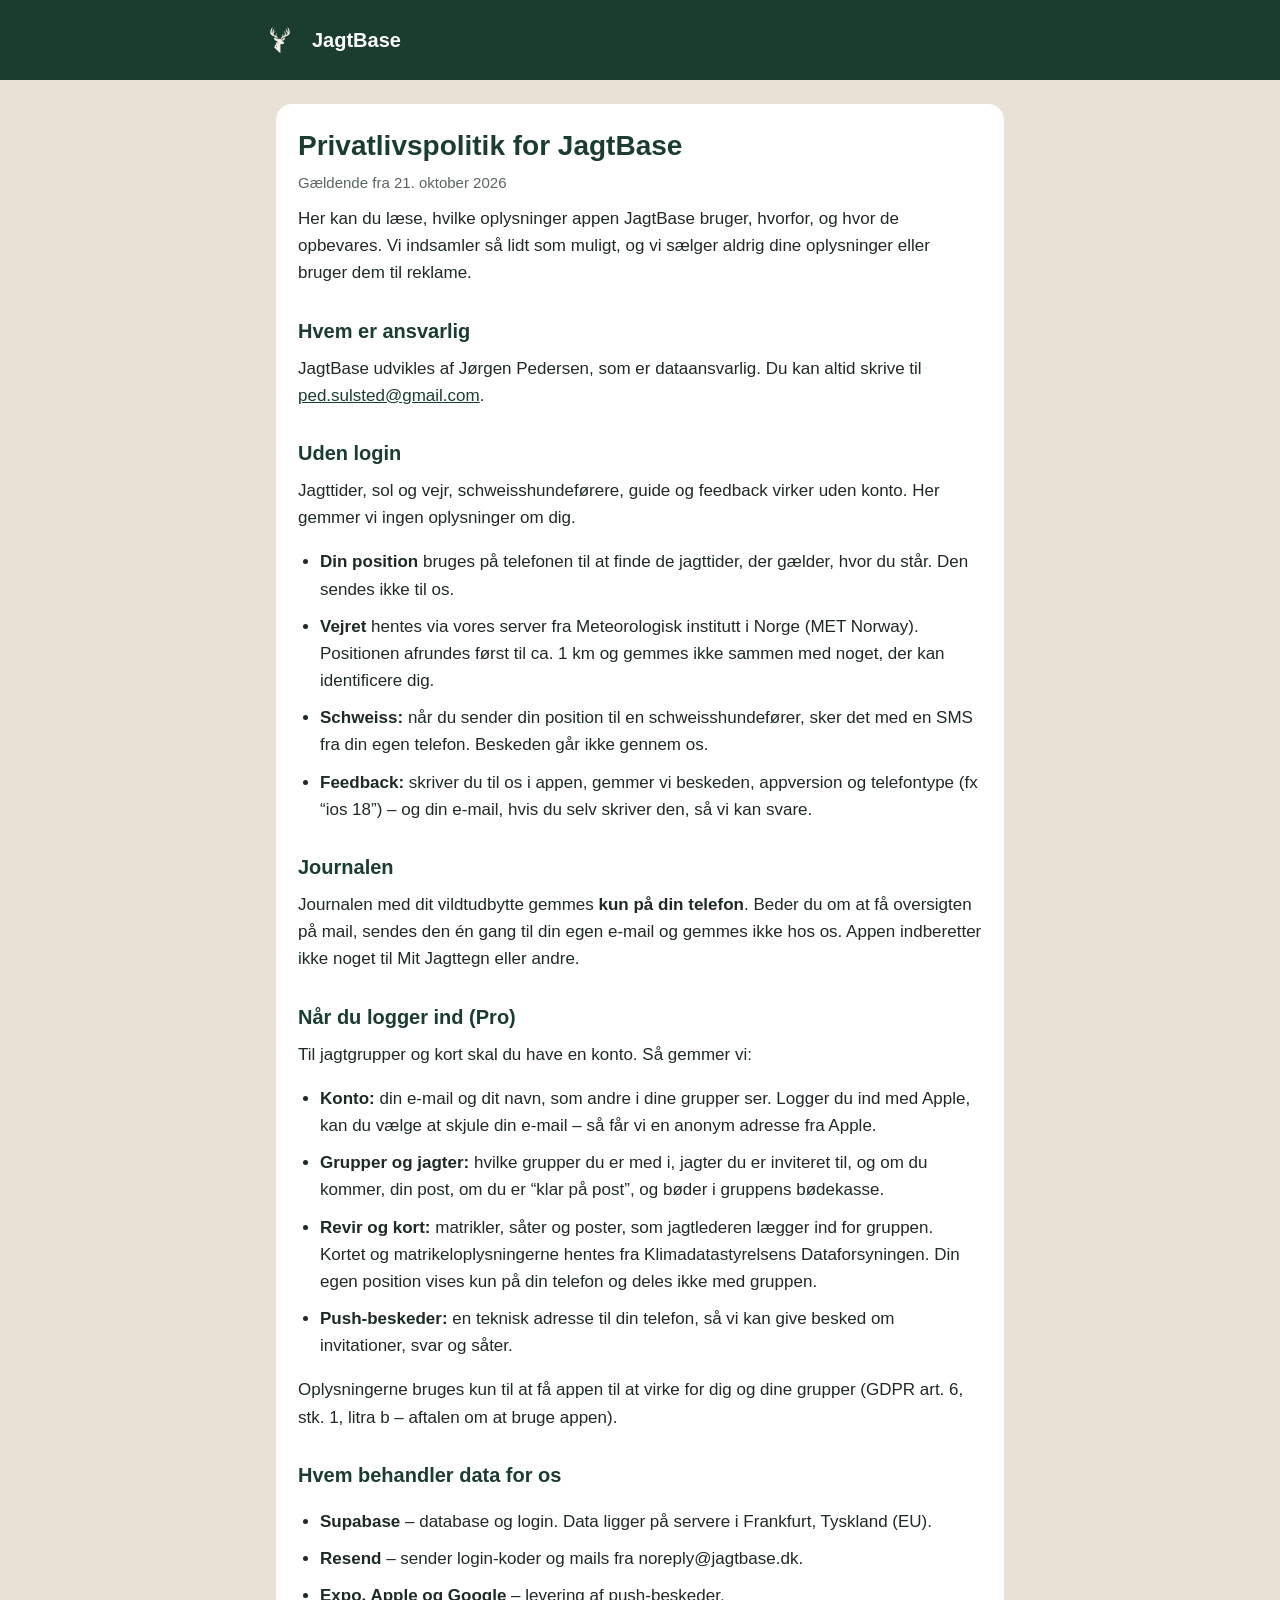
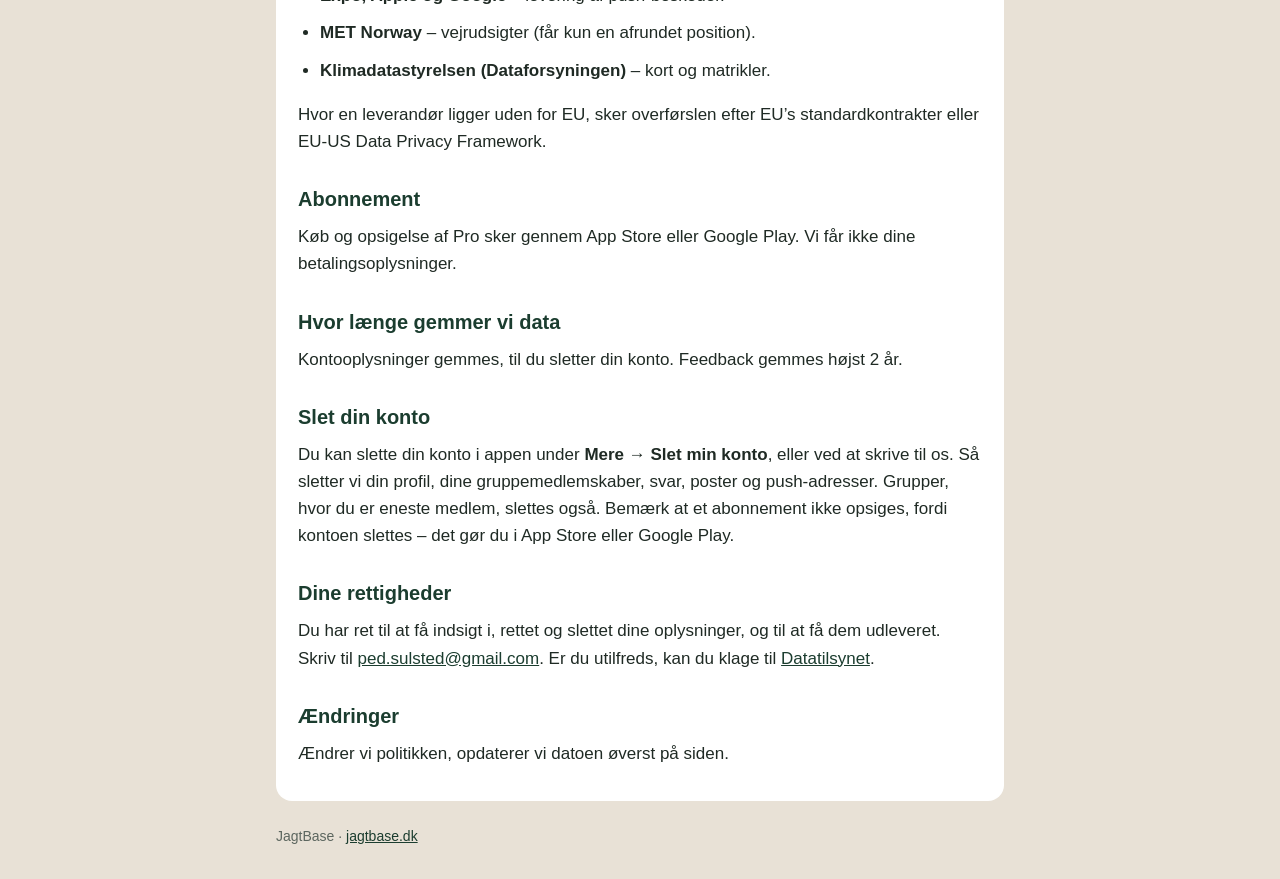
==== privatliv/index.html @ 19c9f14c "Forside og privatlivspolitik for JagtBase Co-Authored-By: Claude Opus 5.5 <noreply@anthropic.com>" ====
<!doctype html>
<html lang="da">
<head>
<meta charset="utf-8">
<meta name="viewport" content="width=device-width, initial-scale=1">
<title>Privatlivspolitik – JagtBase</title>
<link rel="icon" href="/favicon.png">
<link rel="stylesheet" href="/style.css">
</head>
<body>
<header><a href="/"><img src="/icon.png" alt="">JagtBase</a></header>
<main>
  <div class="card">
    <h1>Privatlivspolitik for JagtBase</h1>
    <p class="muted">Gældende fra 21. oktober 2026</p>

    <p>Her kan du læse, hvilke oplysninger appen JagtBase bruger, hvorfor, og hvor de opbevares. Vi indsamler så lidt som muligt, og vi sælger aldrig dine oplysninger eller bruger dem til reklame.</p>

    <h2>Hvem er ansvarlig</h2>
    <p>JagtBase udvikles af Jørgen Pedersen, som er dataansvarlig. Du kan altid skrive til <a href="mailto:ped.sulsted@gmail.com">ped.sulsted@gmail.com</a>.</p>

    <h2>Uden login</h2>
    <p>Jagttider, sol og vejr, schweisshundeførere, guide og feedback virker uden konto. Her gemmer vi ingen oplysninger om dig.</p>
    <ul>
      <li><strong>Din position</strong> bruges på telefonen til at finde de jagttider, der gælder, hvor du står. Den sendes ikke til os.</li>
      <li><strong>Vejret</strong> hentes via vores server fra Meteorologisk institutt i Norge (MET Norway). Positionen afrundes først til ca. 1 km og gemmes ikke sammen med noget, der kan identificere dig.</li>
      <li><strong>Schweiss:</strong> når du sender din position til en schweisshundefører, sker det med en SMS fra din egen telefon. Beskeden går ikke gennem os.</li>
      <li><strong>Feedback:</strong> skriver du til os i appen, gemmer vi beskeden, appversion og telefontype (fx “ios 18”) – og din e-mail, hvis du selv skriver den, så vi kan svare.</li>
    </ul>

    <h2>Journalen</h2>
    <p>Journalen med dit vildtudbytte gemmes <strong>kun på din telefon</strong>. Beder du om at få oversigten på mail, sendes den én gang til din egen e-mail og gemmes ikke hos os. Appen indberetter ikke noget til Mit Jagttegn eller andre.</p>

    <h2>Når du logger ind (Pro)</h2>
    <p>Til jagtgrupper og kort skal du have en konto. Så gemmer vi:</p>
    <ul>
      <li><strong>Konto:</strong> din e-mail og dit navn, som andre i dine grupper ser. Logger du ind med Apple, kan du vælge at skjule din e-mail – så får vi en anonym adresse fra Apple.</li>
      <li><strong>Grupper og jagter:</strong> hvilke grupper du er med i, jagter du er inviteret til, og om du kommer, din post, om du er “klar på post”, og bøder i gruppens bødekasse.</li>
      <li><strong>Revir og kort:</strong> matrikler, såter og poster, som jagtlederen lægger ind for gruppen. Kortet og matrikeloplysningerne hentes fra Klimadatastyrelsens Dataforsyningen. Din egen position vises kun på din telefon og deles ikke med gruppen.</li>
      <li><strong>Push-beskeder:</strong> en teknisk adresse til din telefon, så vi kan give besked om invitationer, svar og såter.</li>
    </ul>
    <p>Oplysningerne bruges kun til at få appen til at virke for dig og dine grupper (GDPR art. 6, stk. 1, litra b – aftalen om at bruge appen).</p>

    <h2>Hvem behandler data for os</h2>
    <ul>
      <li><strong>Supabase</strong> – database og login. Data ligger på servere i Frankfurt, Tyskland (EU).</li>
      <li><strong>Resend</strong> – sender login-koder og mails fra noreply@jagtbase.dk.</li>
      <li><strong>Expo, Apple og Google</strong> – levering af push-beskeder.</li>
      <li><strong>MET Norway</strong> – vejrudsigter (får kun en afrundet position).</li>
      <li><strong>Klimadatastyrelsen (Dataforsyningen)</strong> – kort og matrikler.</li>
    </ul>
    <p>Hvor en leverandør ligger uden for EU, sker overførslen efter EU’s standardkontrakter eller EU-US Data Privacy Framework.</p>

    <h2>Abonnement</h2>
    <p>Køb og opsigelse af Pro sker gennem App Store eller Google Play. Vi får ikke dine betalingsoplysninger.</p>

    <h2>Hvor længe gemmer vi data</h2>
    <p>Kontooplysninger gemmes, til du sletter din konto. Feedback gemmes højst 2 år.</p>

    <h2>Slet din konto</h2>
    <p>Du kan slette din konto i appen under <strong>Mere → Slet min konto</strong>, eller ved at skrive til os. Så sletter vi din profil, dine gruppemedlemskaber, svar, poster og push-adresser. Grupper, hvor du er eneste medlem, slettes også. Bemærk at et abonnement ikke opsiges, fordi kontoen slettes – det gør du i App Store eller Google Play.</p>

    <h2>Dine rettigheder</h2>
    <p>Du har ret til at få indsigt i, rettet og slettet dine oplysninger, og til at få dem udleveret. Skriv til <a href="mailto:ped.sulsted@gmail.com">ped.sulsted@gmail.com</a>. Er du utilfreds, kan du klage til <a href="https://www.datatilsynet.dk">Datatilsynet</a>.</p>

    <h2>Ændringer</h2>
    <p>Ændrer vi politikken, opdaterer vi datoen øverst på siden.</p>
  </div>
</main>
<footer>JagtBase · <a href="/">jagtbase.dk</a></footer>
</body>
</html>
---- style.css ----
:root { --green: #1B3D2F; --sand: #E8E1D6; --card: #fff; --text: #1F2A24; --muted: #5C665F; --accent: #F28C28; }
* { box-sizing: border-box; }
body { margin: 0; background: var(--sand); color: var(--text); font: 17px/1.6 -apple-system, BlinkMacSystemFont, "Segoe UI", Roboto, sans-serif; }
header { background: var(--green); color: #fff; padding: 20px 16px; }
header a { color: #fff; text-decoration: none; display: flex; align-items: center; gap: 12px; max-width: 760px; margin: 0 auto; font-weight: 700; font-size: 20px; }
header img { width: 40px; height: 40px; border-radius: 10px; }
main { max-width: 760px; margin: 24px auto; padding: 0 16px; }
.card { background: var(--card); border-radius: 16px; padding: 24px 22px; margin-bottom: 20px; }
h1 { font-size: 28px; line-height: 1.25; margin: 0 0 8px; color: var(--green); }
h2 { font-size: 20px; margin: 28px 0 8px; color: var(--green); }
p, li { margin: 0 0 10px; }
ul { padding-left: 22px; }
.muted { color: var(--muted); font-size: 15px; }
a { color: var(--green); }
footer { max-width: 760px; margin: 0 auto 32px; padding: 0 16px; color: var(--muted); font-size: 14px; }
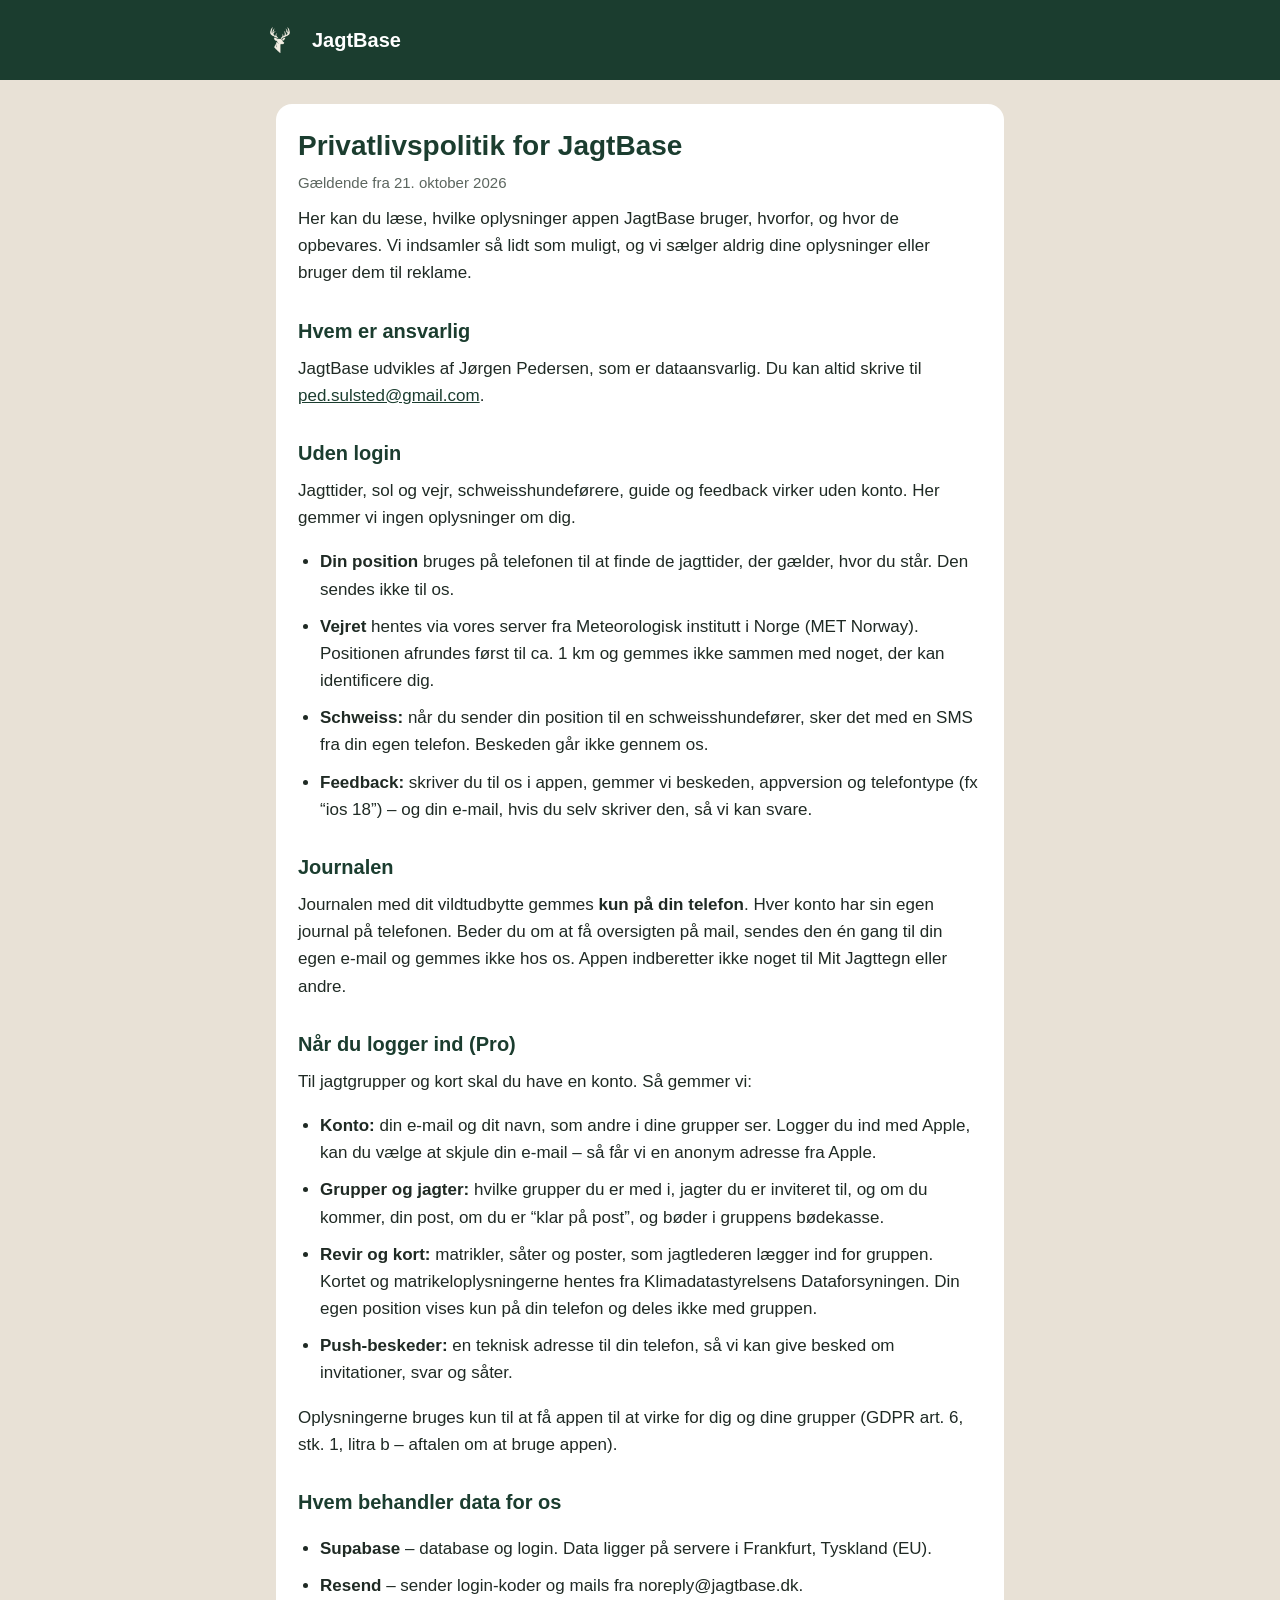
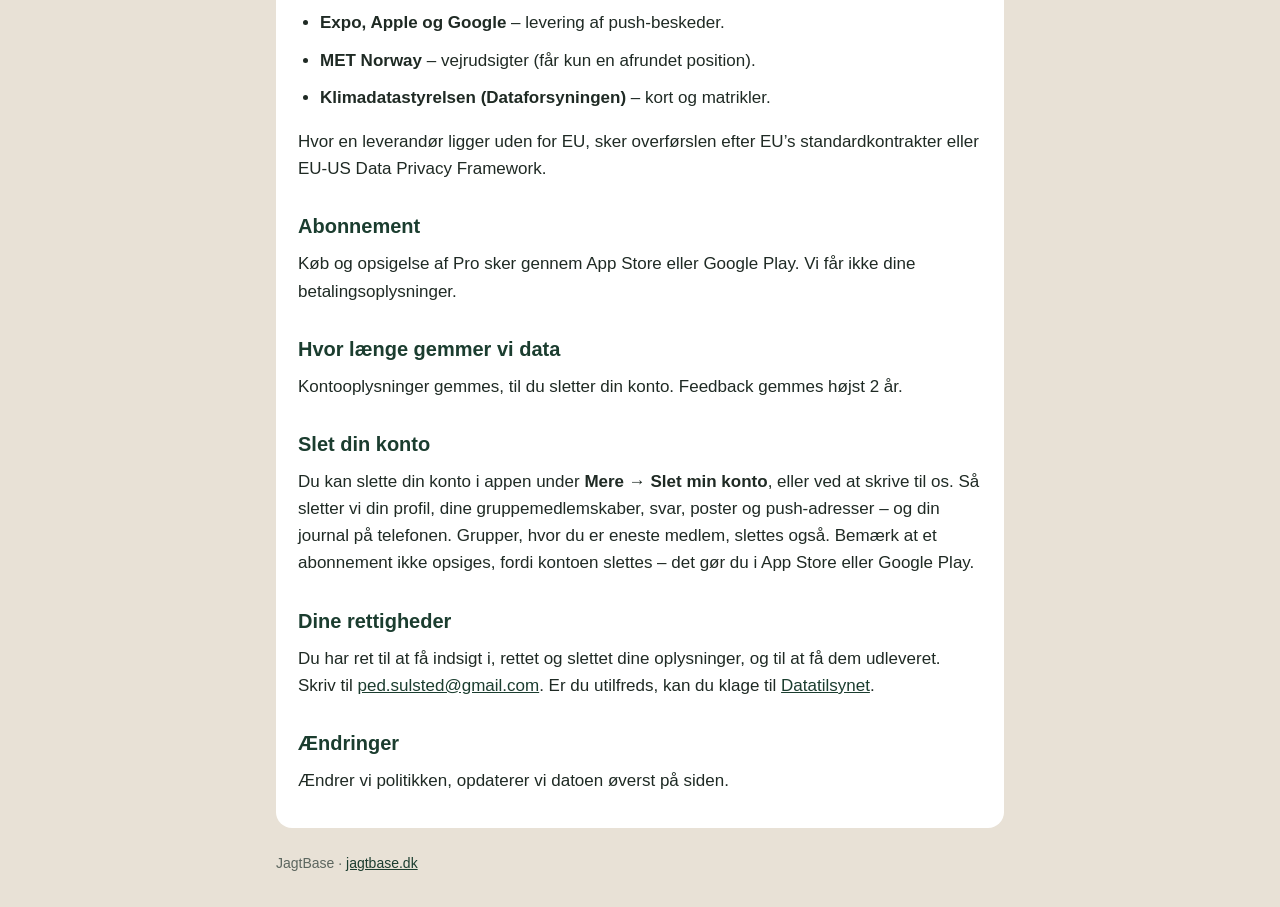
==== commit 5f4e301c: "Journal pr. konto og slettes med kontoen Co-Authored-By: Claude Opus 5.5 <noreply@anthropic.com>" ====
--- a/privatliv/index.html
+++ b/privatliv/index.html
@@ -29,7 +29,7 @@
     </ul>
 
     <h2>Journalen</h2>
-    <p>Journalen med dit vildtudbytte gemmes <strong>kun på din telefon</strong>. Beder du om at få oversigten på mail, sendes den én gang til din egen e-mail og gemmes ikke hos os. Appen indberetter ikke noget til Mit Jagttegn eller andre.</p>
+    <p>Journalen med dit vildtudbytte gemmes <strong>kun på din telefon</strong>. Hver konto har sin egen journal på telefonen. Beder du om at få oversigten på mail, sendes den én gang til din egen e-mail og gemmes ikke hos os. Appen indberetter ikke noget til Mit Jagttegn eller andre.</p>
 
     <h2>Når du logger ind (Pro)</h2>
     <p>Til jagtgrupper og kort skal du have en konto. Så gemmer vi:</p>
@@ -58,7 +58,7 @@
     <p>Kontooplysninger gemmes, til du sletter din konto. Feedback gemmes højst 2 år.</p>
 
     <h2>Slet din konto</h2>
-    <p>Du kan slette din konto i appen under <strong>Mere → Slet min konto</strong>, eller ved at skrive til os. Så sletter vi din profil, dine gruppemedlemskaber, svar, poster og push-adresser. Grupper, hvor du er eneste medlem, slettes også. Bemærk at et abonnement ikke opsiges, fordi kontoen slettes – det gør du i App Store eller Google Play.</p>
+    <p>Du kan slette din konto i appen under <strong>Mere → Slet min konto</strong>, eller ved at skrive til os. Så sletter vi din profil, dine gruppemedlemskaber, svar, poster og push-adresser – og din journal på telefonen. Grupper, hvor du er eneste medlem, slettes også. Bemærk at et abonnement ikke opsiges, fordi kontoen slettes – det gør du i App Store eller Google Play.</p>
 
     <h2>Dine rettigheder</h2>
     <p>Du har ret til at få indsigt i, rettet og slettet dine oplysninger, og til at få dem udleveret. Skriv til <a href="mailto:ped.sulsted@gmail.com">ped.sulsted@gmail.com</a>. Er du utilfreds, kan du klage til <a href="https://www.datatilsynet.dk">Datatilsynet</a>.</p>
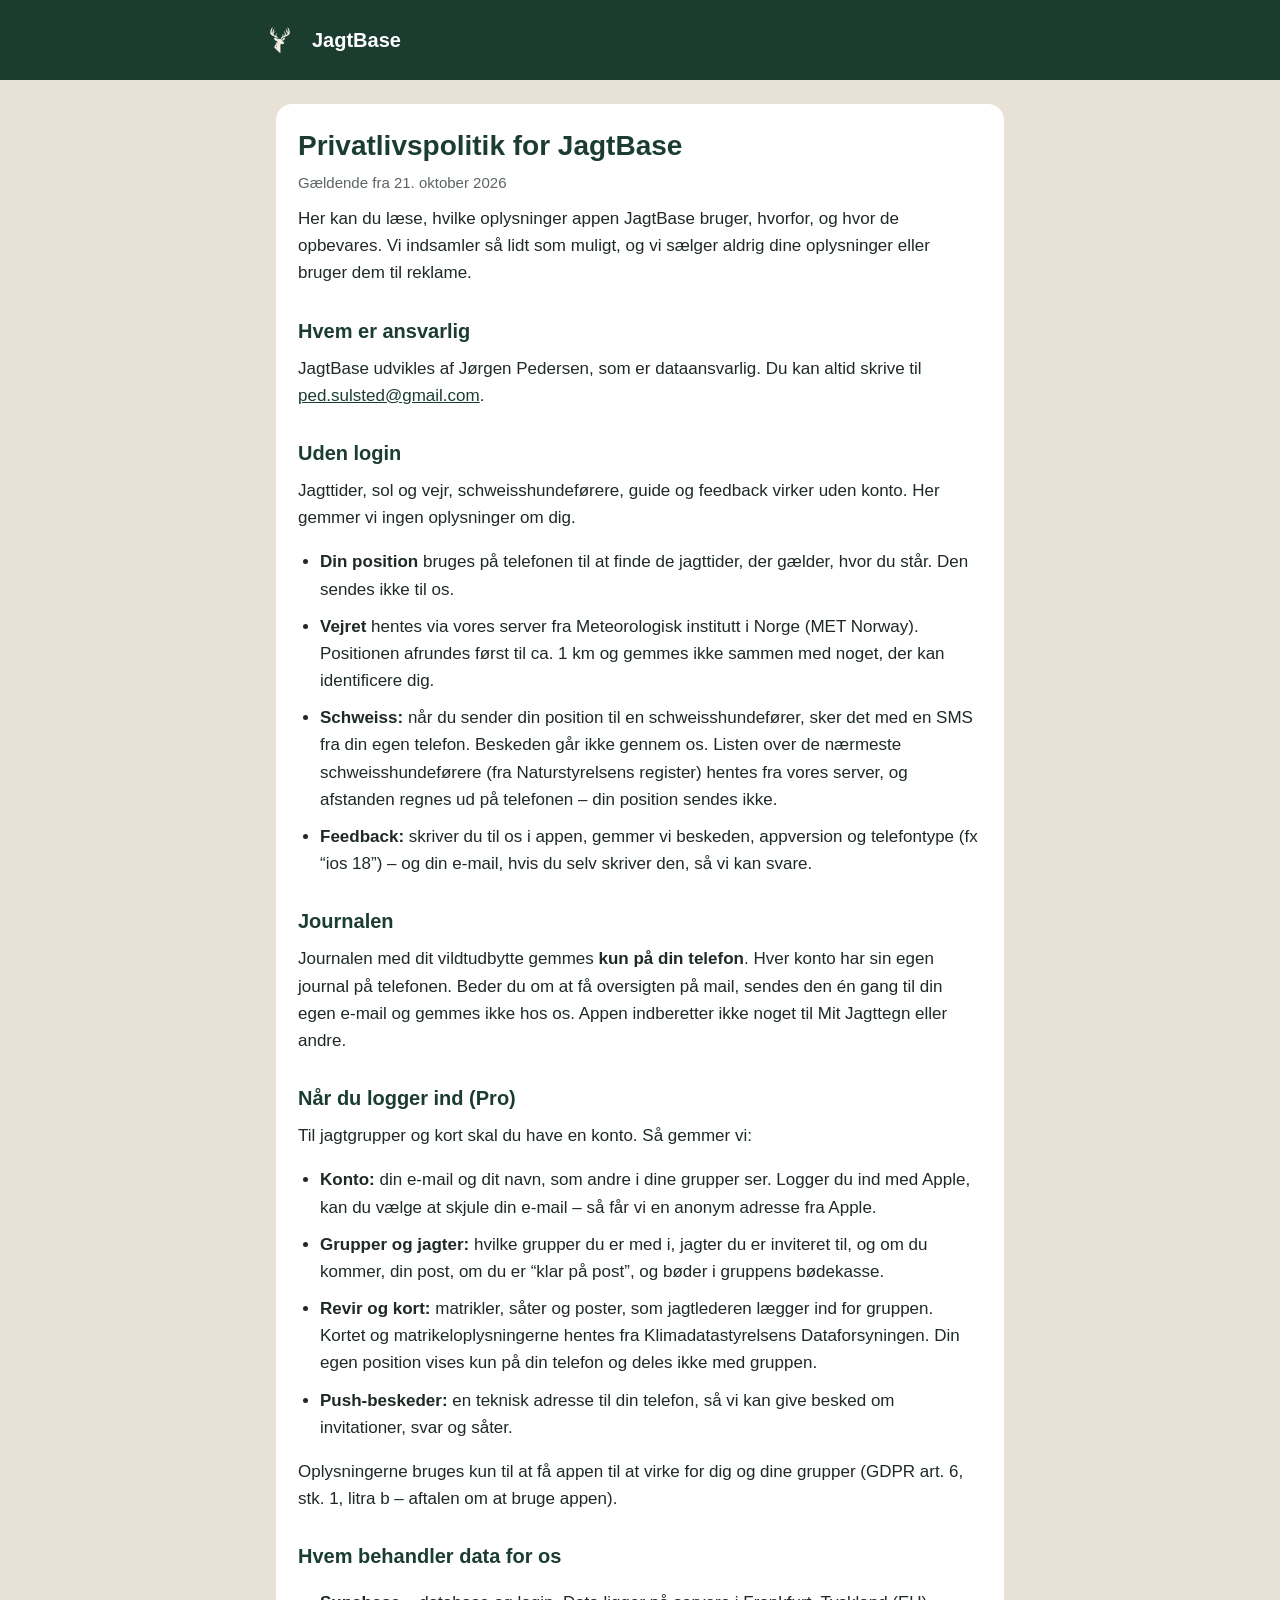
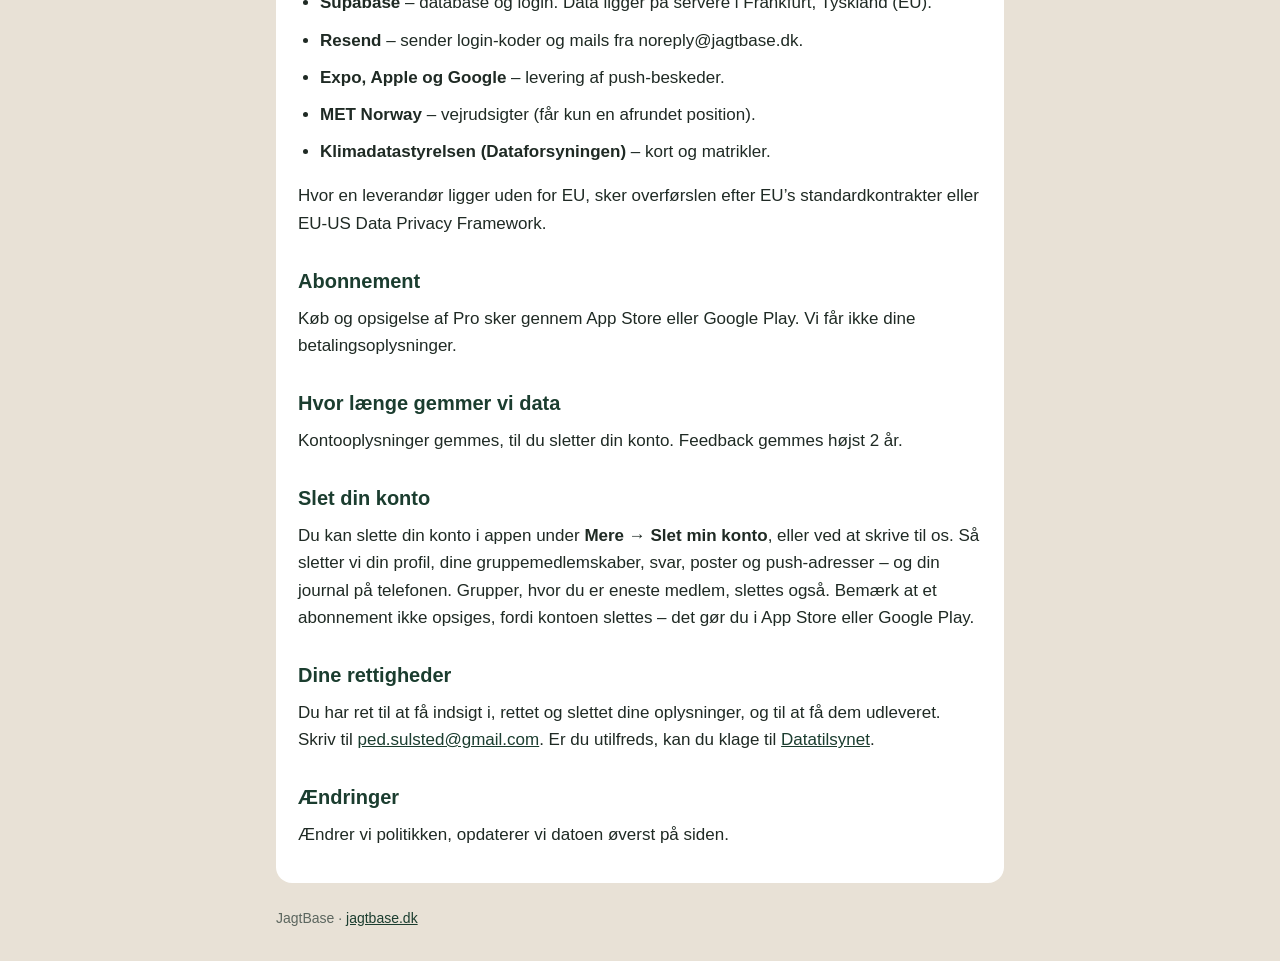
==== commit 16a89379: "Privatliv: schweiss-listen og afstand regnes på telefonen Co-Authored-By: Claude Opus 5.5 <noreply@a" ====
--- a/privatliv/index.html
+++ b/privatliv/index.html
@@ -24,7 +24,7 @@
     <ul>
       <li><strong>Din position</strong> bruges på telefonen til at finde de jagttider, der gælder, hvor du står. Den sendes ikke til os.</li>
       <li><strong>Vejret</strong> hentes via vores server fra Meteorologisk institutt i Norge (MET Norway). Positionen afrundes først til ca. 1 km og gemmes ikke sammen med noget, der kan identificere dig.</li>
-      <li><strong>Schweiss:</strong> når du sender din position til en schweisshundefører, sker det med en SMS fra din egen telefon. Beskeden går ikke gennem os.</li>
+      <li><strong>Schweiss:</strong> når du sender din position til en schweisshundefører, sker det med en SMS fra din egen telefon. Beskeden går ikke gennem os. Listen over de nærmeste schweisshundeførere (fra Naturstyrelsens register) hentes fra vores server, og afstanden regnes ud på telefonen – din position sendes ikke.</li>
       <li><strong>Feedback:</strong> skriver du til os i appen, gemmer vi beskeden, appversion og telefontype (fx “ios 18”) – og din e-mail, hvis du selv skriver den, så vi kan svare.</li>
     </ul>
 
